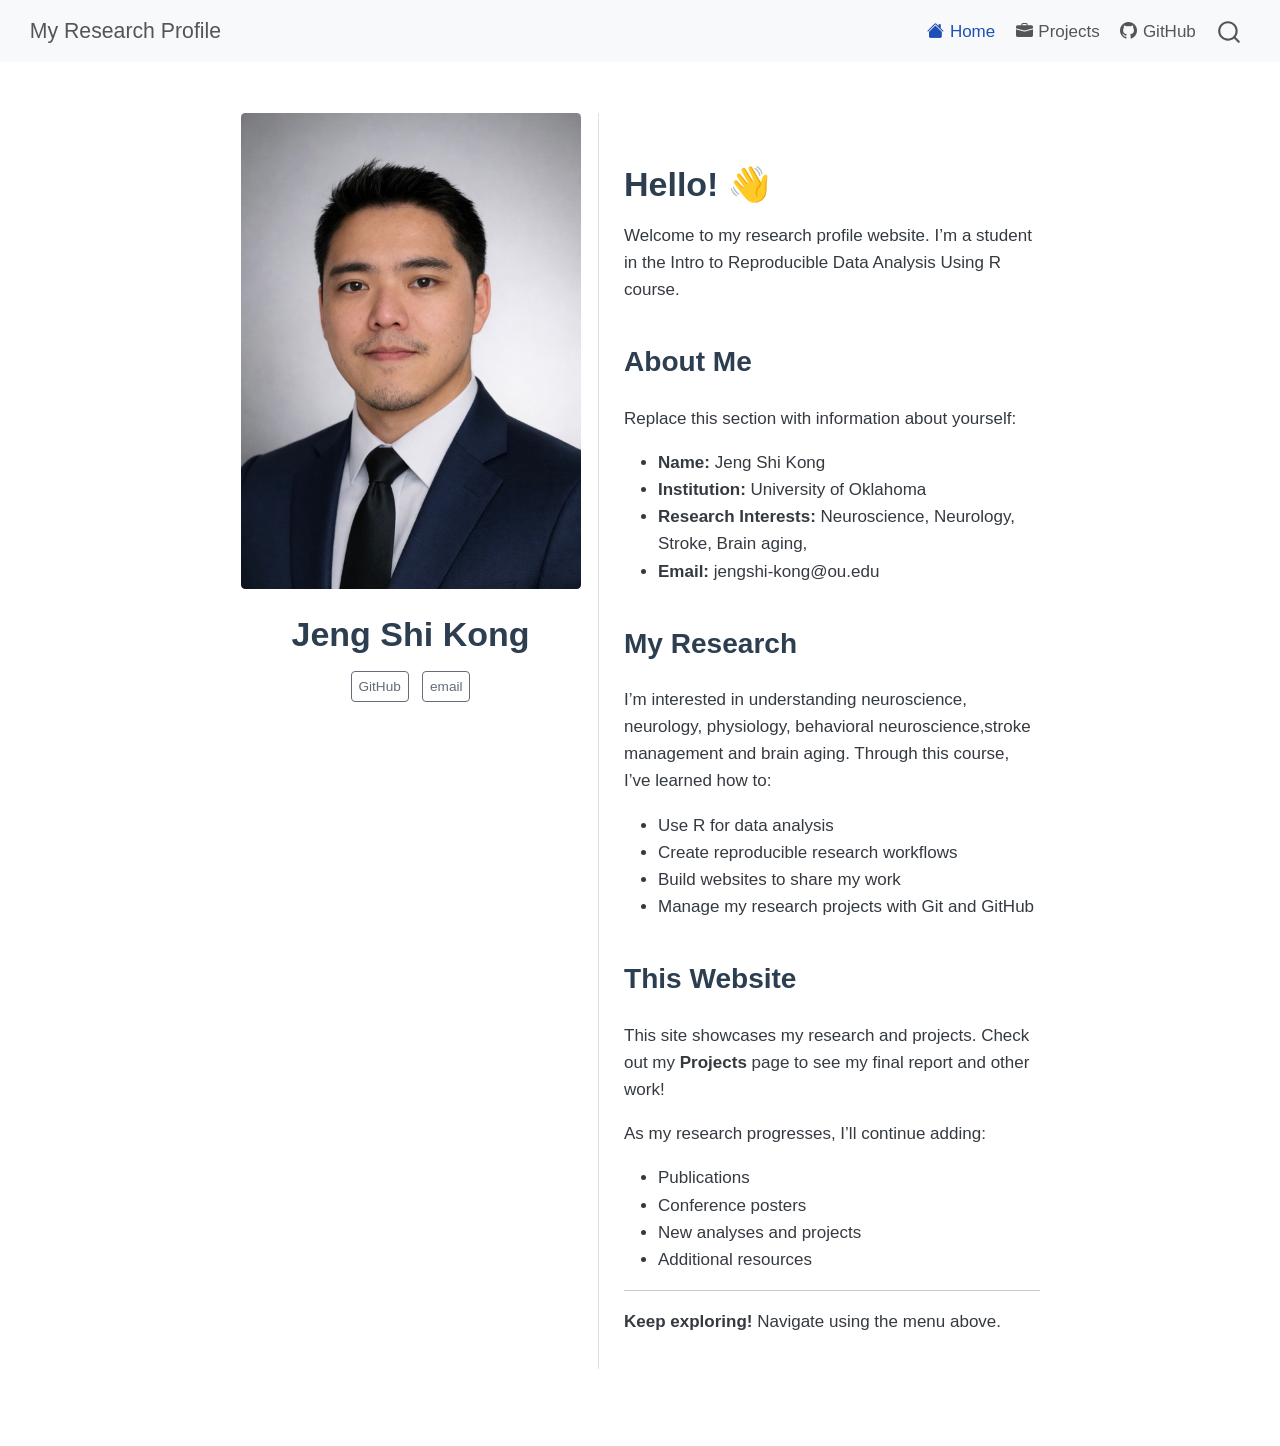
==== docs/index.html @ 6b172bc8 "test" ====
<!DOCTYPE html>
<html xmlns="http://www.w3.org/1999/xhtml" lang="en" xml:lang="en"><head>

<meta charset="utf-8">
<meta name="generator" content="quarto-1.9.38">

<meta name="viewport" content="width=device-width, initial-scale=1.0, user-scalable=yes">


<title>Jeng Shi Kong – My Research Profile</title>
<style>
/* Default styles provided by pandoc.
** See https://pandoc.org/MANUAL.html#variables-for-html for config info.
*/
code{white-space: pre-wrap;}
span.smallcaps{font-variant: small-caps;}
div.columns{display: flex; gap: min(4vw, 1.5em);}
div.column{flex: auto; overflow-x: auto;}
div.hanging-indent{margin-left: 1.5em; text-indent: -1.5em;}
ul.task-list{list-style: none;}
ul.task-list li input[type="checkbox"] {
  width: 0.8em;
  margin: 0 0.8em 0.2em -1em; /* quarto-specific, see https://github.com/quarto-dev/quarto-cli/issues/4556 */ 
  vertical-align: middle;
}
</style>


<script src="site_libs/quarto-nav/quarto-nav.js"></script>
<script src="site_libs/quarto-nav/headroom.min.js"></script>
<script src="site_libs/clipboard/clipboard.min.js"></script>
<script src="site_libs/quarto-search/autocomplete.umd.js"></script>
<script src="site_libs/quarto-search/fuse.min.js"></script>
<script src="site_libs/quarto-search/quarto-search.js"></script>
<meta name="quarto:offset" content="./">
<script src="site_libs/quarto-html/quarto.js" type="module"></script>
<script src="site_libs/quarto-html/tabsets/tabsets.js" type="module"></script>
<script src="site_libs/quarto-html/popper.min.js"></script>
<script src="site_libs/quarto-html/tippy.umd.min.js"></script>
<link href="site_libs/quarto-html/tippy.css" rel="stylesheet">
<link href="site_libs/quarto-html/quarto-syntax-highlighting-15634bcf2e68342d4ad2dfa704d543f6.css" rel="stylesheet" id="quarto-text-highlighting-styles">
<script src="site_libs/bootstrap/bootstrap.min.js"></script>
<link href="site_libs/bootstrap/bootstrap-icons.css" rel="stylesheet">
<link href="site_libs/bootstrap/bootstrap-bda65858d638fb4c085804bc14c4d351.min.css" rel="stylesheet" append-hash="true" id="quarto-bootstrap" data-mode="light">
<script id="quarto-search-options" type="application/json">{
  "location": "navbar",
  "copy-button": false,
  "collapse-after": 3,
  "panel-placement": "end",
  "type": "overlay",
  "limit": 50,
  "keyboard-shortcut": [
    "f",
    "/",
    "s"
  ],
  "show-item-context": false,
  "language": {
    "search-no-results-text": "No results",
    "search-matching-documents-text": "matching documents",
    "search-copy-link-title": "Copy link to search",
    "search-hide-matches-text": "Hide additional matches",
    "search-more-match-text": "more match in this document",
    "search-more-matches-text": "more matches in this document",
    "search-clear-button-title": "Clear",
    "search-text-placeholder": "",
    "search-detached-cancel-button-title": "Cancel",
    "search-submit-button-title": "Submit",
    "search-label": "Search"
  }
}</script>


<link rel="stylesheet" href="styles.css">
</head>

<body class="nav-fixed fullcontent quarto-light">

<div id="quarto-search-results"></div>
  <header id="quarto-header" class="headroom fixed-top">
    <nav class="navbar navbar-expand-lg " data-bs-theme="dark">
      <div class="navbar-container container-fluid">
      <div class="navbar-brand-container mx-auto">
    <a class="navbar-brand" href="./index.html">
    <span class="navbar-title">My Research Profile</span>
    </a>
  </div>
            <div id="quarto-search" class="" title="Search"></div>
          <button class="navbar-toggler" type="button" data-bs-toggle="collapse" data-bs-target="#navbarCollapse" aria-controls="navbarCollapse" role="menu" aria-expanded="false" aria-label="Toggle navigation" onclick="if (window.quartoToggleHeadroom) { window.quartoToggleHeadroom(); }">
  <span class="navbar-toggler-icon"></span>
</button>
          <div class="collapse navbar-collapse" id="navbarCollapse">
            <ul class="navbar-nav navbar-nav-scroll ms-auto">
  <li class="nav-item">
    <a class="nav-link active" href="./index.html" aria-current="page"> <i class="bi bi-house-fill" role="img">
</i> 
<span class="menu-text">Home</span></a>
  </li>  
  <li class="nav-item">
    <a class="nav-link" href="./projects.html"> <i class="bi bi-briefcase-fill" role="img">
</i> 
<span class="menu-text">Projects</span></a>
  </li>  
  <li class="nav-item">
    <a class="nav-link" href="https://github.com"> <i class="bi bi-github" role="img">
</i> 
<span class="menu-text">GitHub</span></a>
  </li>  
</ul>
          </div> <!-- /navcollapse -->
            <div class="quarto-navbar-tools">
</div>
      </div> <!-- /container-fluid -->
    </nav>
</header>
<!-- content -->
<div id="quarto-content" class="quarto-container page-columns page-rows-contents page-layout-article page-navbar">
<!-- sidebar -->
<!-- margin-sidebar -->
    
<!-- main -->
<div class="quarto-about-trestles">
  <div class="about-entity">
    <img src="image.jpeg" class="about-image
  rounded " style="width: 20em;">
<header id="title-block-header" class="quarto-title-block default">
<div class="quarto-title">
<h1 class="title">Jeng Shi Kong</h1>
</div>
<div class="quarto-title-meta">
  </div>
</header>
    <div class="about-links">
  <a href="https://github.com/JS-Kong1121/jengshikong.github.io" class="about-link" rel="" target="">
     <span class="about-link-text">GitHub</span>
  </a>
  <a href="/jengshi-kong@ou.edu" class="about-link" rel="" target="">
     <span class="about-link-text">email</span>
  </a>
</div>
  </div>
  <div class="about-contents"><main class="content" id="quarto-document-content">
<section id="hello" class="level1 columnpage">
<h1>Hello! 👋</h1>
<p>Welcome to my research profile website. I’m a student in the Intro to Reproducible Data Analysis Using R course.</p>
<section id="about-me" class="level2">
<h2 data-anchor-id="about-me">About Me</h2>
<p>Replace this section with information about yourself:</p>
<ul>
<li><strong>Name:</strong> Jeng Shi Kong</li>
<li><strong>Institution:</strong> University of Oklahoma</li>
<li><strong>Research Interests:</strong> Neuroscience, Neurology, Stroke, Brain aging,</li>
<li><strong>Email:</strong> jengshi-kong@ou.edu</li>
</ul>
</section>
<section id="my-research" class="level2">
<h2 data-anchor-id="my-research">My Research</h2>
<p>I’m interested in understanding neuroscience, neurology, physiology, behavioral neuroscience,stroke management and brain aging. Through this course, I’ve learned how to:</p>
<ul>
<li>Use R for data analysis</li>
<li>Create reproducible research workflows</li>
<li>Build websites to share my work</li>
<li>Manage my research projects with Git and GitHub</li>
</ul>
</section>
<section id="this-website" class="level2">
<h2 data-anchor-id="this-website">This Website</h2>
<p>This site showcases my research and projects. Check out my <strong>Projects</strong> page to see my final report and other work!</p>
<p>As my research progresses, I’ll continue adding:</p>
<ul>
<li>Publications</li>
<li>Conference posters</li>
<li>New analyses and projects</li>
<li>Additional resources</li>
</ul>
<hr>
<p><strong>Keep exploring!</strong> Navigate using the menu above.</p>
</section>
</section>


</main></div>
</div>
 <!-- /main -->
<script id="quarto-html-after-body" type="application/javascript">
  window.document.addEventListener("DOMContentLoaded", function (event) {
    const isCodeAnnotation = (el) => {
      for (const clz of el.classList) {
        if (clz.startsWith('code-annotation-')) {                     
          return true;
        }
      }
      return false;
    }
    const onCopySuccess = function(e) {
      // button target
      const button = e.trigger;
      // don't keep focus
      button.blur();
      // flash "checked"
      button.classList.add('code-copy-button-checked');
      var currentTitle = button.getAttribute("title");
      button.setAttribute("title", "Copied!");
      let tooltip;
      if (window.bootstrap) {
        button.setAttribute("data-bs-toggle", "tooltip");
        button.setAttribute("data-bs-placement", "left");
        button.setAttribute("data-bs-title", "Copied!");
        tooltip = new bootstrap.Tooltip(button, 
          { trigger: "manual", 
            customClass: "code-copy-button-tooltip",
            offset: [0, -8]});
        tooltip.show();    
      }
      setTimeout(function() {
        if (tooltip) {
          tooltip.hide();
          button.removeAttribute("data-bs-title");
          button.removeAttribute("data-bs-toggle");
          button.removeAttribute("data-bs-placement");
        }
        button.setAttribute("title", currentTitle);
        button.classList.remove('code-copy-button-checked');
      }, 1000);
      // clear code selection
      e.clearSelection();
    }
    const getTextToCopy = function(trigger) {
      const outerScaffold = trigger.parentElement.cloneNode(true);
      const codeEl = outerScaffold.querySelector('code');
      for (const childEl of codeEl.children) {
        if (isCodeAnnotation(childEl)) {
          childEl.remove();
        }
      }
      return codeEl.innerText;
    }
    const clipboard = new window.ClipboardJS('.code-copy-button:not([data-in-quarto-modal])', {
      text: getTextToCopy
    });
    clipboard.on('success', onCopySuccess);
    if (window.document.getElementById('quarto-embedded-source-code-modal')) {
      const clipboardModal = new window.ClipboardJS('.code-copy-button[data-in-quarto-modal]', {
        text: getTextToCopy,
        container: window.document.getElementById('quarto-embedded-source-code-modal')
      });
      clipboardModal.on('success', onCopySuccess);
    }
      var localhostRegex = new RegExp(/^(?:http|https):\/\/localhost\:?[0-9]*\//);
      var mailtoRegex = new RegExp(/^mailto:/);
        var filterRegex = new RegExp('/' + window.location.host + '/');
      var isInternal = (href) => {
          return filterRegex.test(href) || localhostRegex.test(href) || mailtoRegex.test(href);
      }
      // Inspect non-navigation links and adorn them if external
     var links = window.document.querySelectorAll('a[href]:not(.nav-link):not(.navbar-brand):not(.toc-action):not(.sidebar-link):not(.sidebar-item-toggle):not(.pagination-link):not(.no-external):not([aria-hidden]):not(.dropdown-item):not(.quarto-navigation-tool):not(.about-link)');
      for (var i=0; i<links.length; i++) {
        const link = links[i];
        if (!isInternal(link.href)) {
          // undo the damage that might have been done by quarto-nav.js in the case of
          // links that we want to consider external
          if (link.dataset.originalHref !== undefined) {
            link.href = link.dataset.originalHref;
          }
        }
      }
    function tippyHover(el, contentFn, onTriggerFn, onUntriggerFn) {
      const config = {
        allowHTML: true,
        maxWidth: 500,
        delay: 100,
        arrow: false,
        appendTo: function(el) {
            return el.parentElement;
        },
        interactive: true,
        interactiveBorder: 10,
        theme: 'quarto',
        placement: 'bottom-start',
      };
      if (contentFn) {
        config.content = contentFn;
      }
      if (onTriggerFn) {
        config.onTrigger = onTriggerFn;
      }
      if (onUntriggerFn) {
        config.onUntrigger = onUntriggerFn;
      }
      window.tippy(el, config); 
    }
    const noterefs = window.document.querySelectorAll('a[role="doc-noteref"]');
    for (var i=0; i<noterefs.length; i++) {
      const ref = noterefs[i];
      tippyHover(ref, function() {
        // use id or data attribute instead here
        let href = ref.getAttribute('data-footnote-href') || ref.getAttribute('href');
        try { href = new URL(href).hash; } catch {}
        const id = href.replace(/^#\/?/, "");
        const note = window.document.getElementById(id);
        if (note) {
          return note.innerHTML;
        } else {
          return "";
        }
      });
    }
    const xrefs = window.document.querySelectorAll('a.quarto-xref');
    const processXRef = (id, note) => {
      // Strip column container classes
      const stripColumnClz = (el) => {
        el.classList.remove("page-full", "page-columns");
        if (el.children) {
          for (const child of el.children) {
            stripColumnClz(child);
          }
        }
      }
      stripColumnClz(note)
      if (id === null || id.startsWith('sec-')) {
        // Special case sections, only their first couple elements
        const container = document.createElement("div");
        if (note.children && note.children.length > 2) {
          container.appendChild(note.children[0].cloneNode(true));
          for (let i = 1; i < note.children.length; i++) {
            const child = note.children[i];
            if (child.tagName === "P" && child.innerText === "") {
              continue;
            } else {
              container.appendChild(child.cloneNode(true));
              break;
            }
          }
          if (window.Quarto?.typesetMath) {
            window.Quarto.typesetMath(container);
          }
          return container.innerHTML
        } else {
          if (window.Quarto?.typesetMath) {
            window.Quarto.typesetMath(note);
          }
          return note.innerHTML;
        }
      } else {
        // Remove any anchor links if they are present
        const anchorLink = note.querySelector('a.anchorjs-link');
        if (anchorLink) {
          anchorLink.remove();
        }
        if (window.Quarto?.typesetMath) {
          window.Quarto.typesetMath(note);
        }
        if (note.classList.contains("callout")) {
          return note.outerHTML;
        } else {
          return note.innerHTML;
        }
      }
    }
    for (var i=0; i<xrefs.length; i++) {
      const xref = xrefs[i];
      tippyHover(xref, undefined, function(instance) {
        instance.disable();
        let url = xref.getAttribute('href');
        let hash = undefined; 
        if (url.startsWith('#')) {
          hash = url;
        } else {
          try { hash = new URL(url).hash; } catch {}
        }
        if (hash) {
          const id = hash.replace(/^#\/?/, "");
          const note = window.document.getElementById(id);
          if (note !== null) {
            try {
              const html = processXRef(id, note.cloneNode(true));
              instance.setContent(html);
            } finally {
              instance.enable();
              instance.show();
            }
          } else {
            // See if we can fetch this
            fetch(url.split('#')[0])
            .then(res => res.text())
            .then(html => {
              const parser = new DOMParser();
              const htmlDoc = parser.parseFromString(html, "text/html");
              const note = htmlDoc.getElementById(id);
              if (note !== null) {
                const html = processXRef(id, note);
                instance.setContent(html);
              } 
            }).finally(() => {
              instance.enable();
              instance.show();
            });
          }
        } else {
          // See if we can fetch a full url (with no hash to target)
          // This is a special case and we should probably do some content thinning / targeting
          fetch(url)
          .then(res => res.text())
          .then(html => {
            const parser = new DOMParser();
            const htmlDoc = parser.parseFromString(html, "text/html");
            const note = htmlDoc.querySelector('main.content');
            if (note !== null) {
              // This should only happen for chapter cross references
              // (since there is no id in the URL)
              // remove the first header
              if (note.children.length > 0 && note.children[0].tagName === "HEADER") {
                note.children[0].remove();
              }
              const html = processXRef(null, note);
              instance.setContent(html);
            } 
          }).finally(() => {
            instance.enable();
            instance.show();
          });
        }
      }, function(instance) {
      });
    }
        let selectedAnnoteEl;
        const selectorForAnnotation = ( cell, annotation) => {
          let cellAttr = 'data-code-cell="' + cell + '"';
          let lineAttr = 'data-code-annotation="' +  annotation + '"';
          const selector = 'span[' + cellAttr + '][' + lineAttr + ']';
          return selector;
        }
        const selectCodeLines = (annoteEl) => {
          const doc = window.document;
          const targetCell = annoteEl.getAttribute("data-target-cell");
          const targetAnnotation = annoteEl.getAttribute("data-target-annotation");
          const annoteSpan = window.document.querySelector(selectorForAnnotation(targetCell, targetAnnotation));
          const lines = annoteSpan.getAttribute("data-code-lines").split(",");
          const lineIds = lines.map((line) => {
            return targetCell + "-" + line;
          })
          let top = null;
          let height = null;
          let parent = null;
          if (lineIds.length > 0) {
              //compute the position of the single el (top and bottom and make a div)
              const el = window.document.getElementById(lineIds[0]);
              top = el.offsetTop;
              height = el.offsetHeight;
              parent = el.parentElement.parentElement;
            if (lineIds.length > 1) {
              const lastEl = window.document.getElementById(lineIds[lineIds.length - 1]);
              const bottom = lastEl.offsetTop + lastEl.offsetHeight;
              height = bottom - top;
            }
            if (top !== null && height !== null && parent !== null) {
              // cook up a div (if necessary) and position it 
              let div = window.document.getElementById("code-annotation-line-highlight");
              if (div === null) {
                div = window.document.createElement("div");
                div.setAttribute("id", "code-annotation-line-highlight");
                div.style.position = 'absolute';
                parent.appendChild(div);
              }
              div.style.top = top - 2 + "px";
              div.style.height = height + 4 + "px";
              div.style.left = 0;
              let gutterDiv = window.document.getElementById("code-annotation-line-highlight-gutter");
              if (gutterDiv === null) {
                gutterDiv = window.document.createElement("div");
                gutterDiv.setAttribute("id", "code-annotation-line-highlight-gutter");
                gutterDiv.style.position = 'absolute';
                const codeCell = window.document.getElementById(targetCell);
                const gutter = codeCell.querySelector('.code-annotation-gutter');
                gutter.appendChild(gutterDiv);
              }
              gutterDiv.style.top = top - 2 + "px";
              gutterDiv.style.height = height + 4 + "px";
            }
            selectedAnnoteEl = annoteEl;
          }
        };
        const unselectCodeLines = () => {
          const elementsIds = ["code-annotation-line-highlight", "code-annotation-line-highlight-gutter"];
          elementsIds.forEach((elId) => {
            const div = window.document.getElementById(elId);
            if (div) {
              div.remove();
            }
          });
          selectedAnnoteEl = undefined;
        };
          // Handle positioning of the toggle
      window.addEventListener(
        "resize",
        throttle(() => {
          elRect = undefined;
          if (selectedAnnoteEl) {
            selectCodeLines(selectedAnnoteEl);
          }
        }, 10)
      );
      function throttle(fn, ms) {
      let throttle = false;
      let timer;
        return (...args) => {
          if(!throttle) { // first call gets through
              fn.apply(this, args);
              throttle = true;
          } else { // all the others get throttled
              if(timer) clearTimeout(timer); // cancel #2
              timer = setTimeout(() => {
                fn.apply(this, args);
                timer = throttle = false;
              }, ms);
          }
        };
      }
        // Attach click handler to the DT
        const annoteDls = window.document.querySelectorAll('dt[data-target-cell]');
        for (const annoteDlNode of annoteDls) {
          annoteDlNode.addEventListener('click', (event) => {
            const clickedEl = event.target;
            if (clickedEl !== selectedAnnoteEl) {
              unselectCodeLines();
              const activeEl = window.document.querySelector('dt[data-target-cell].code-annotation-active');
              if (activeEl) {
                activeEl.classList.remove('code-annotation-active');
              }
              selectCodeLines(clickedEl);
              clickedEl.classList.add('code-annotation-active');
            } else {
              // Unselect the line
              unselectCodeLines();
              clickedEl.classList.remove('code-annotation-active');
            }
          });
        }
    const findCites = (el) => {
      const parentEl = el.parentElement;
      if (parentEl) {
        const cites = parentEl.dataset.cites;
        if (cites) {
          return {
            el,
            cites: cites.split(' ')
          };
        } else {
          return findCites(el.parentElement)
        }
      } else {
        return undefined;
      }
    };
    var bibliorefs = window.document.querySelectorAll('a[role="doc-biblioref"]');
    for (var i=0; i<bibliorefs.length; i++) {
      const ref = bibliorefs[i];
      const citeInfo = findCites(ref);
      if (citeInfo) {
        tippyHover(citeInfo.el, function() {
          var popup = window.document.createElement('div');
          citeInfo.cites.forEach(function(cite) {
            var citeDiv = window.document.createElement('div');
            citeDiv.classList.add('hanging-indent');
            citeDiv.classList.add('csl-entry');
            var biblioDiv = window.document.getElementById('ref-' + cite);
            if (biblioDiv) {
              citeDiv.innerHTML = biblioDiv.innerHTML;
            }
            popup.appendChild(citeDiv);
          });
          return popup.innerHTML;
        });
      }
    }
  });
  </script>
</div> <!-- /content -->




</body></html>
---- docs/site_libs/quarto-html/tippy.css ----
.tippy-box[data-animation=fade][data-state=hidden]{opacity:0}[data-tippy-root]{max-width:calc(100vw - 10px)}.tippy-box{position:relative;background-color:#333;color:#fff;border-radius:4px;font-size:14px;line-height:1.4;white-space:normal;outline:0;transition-property:transform,visibility,opacity}.tippy-box[data-placement^=top]>.tippy-arrow{bottom:0}.tippy-box[data-placement^=top]>.tippy-arrow:before{bottom:-7px;left:0;border-width:8px 8px 0;border-top-color:initial;transform-origin:center top}.tippy-box[data-placement^=bottom]>.tippy-arrow{top:0}.tippy-box[data-placement^=bottom]>.tippy-arrow:before{top:-7px;left:0;border-width:0 8px 8px;border-bottom-color:initial;transform-origin:center bottom}.tippy-box[data-placement^=left]>.tippy-arrow{right:0}.tippy-box[data-placement^=left]>.tippy-arrow:before{border-width:8px 0 8px 8px;border-left-color:initial;right:-7px;transform-origin:center left}.tippy-box[data-placement^=right]>.tippy-arrow{left:0}.tippy-box[data-placement^=right]>.tippy-arrow:before{left:-7px;border-width:8px 8px 8px 0;border-right-color:initial;transform-origin:center right}.tippy-box[data-inertia][data-state=visible]{transition-timing-function:cubic-bezier(.54,1.5,.38,1.11)}.tippy-arrow{width:16px;height:16px;color:#333}.tippy-arrow:before{content:"";position:absolute;border-color:transparent;border-style:solid}.tippy-content{position:relative;padding:5px 9px;z-index:1}
---- docs/site_libs/quarto-html/quarto-syntax-highlighting-15634bcf2e68342d4ad2dfa704d543f6.css ----
/* quarto syntax highlight colors */
:root {
  --quarto-hl-ot-color: #003B4F;
  --quarto-hl-at-color: #657422;
  --quarto-hl-ss-color: #20794D;
  --quarto-hl-an-color: #5E5E5E;
  --quarto-hl-fu-color: #4758AB;
  --quarto-hl-st-color: #20794D;
  --quarto-hl-cf-color: #003B4F;
  --quarto-hl-op-color: #5E5E5E;
  --quarto-hl-er-color: #AD0000;
  --quarto-hl-bn-color: #AD0000;
  --quarto-hl-al-color: #AD0000;
  --quarto-hl-va-color: #111111;
  --quarto-hl-bu-color: inherit;
  --quarto-hl-ex-color: inherit;
  --quarto-hl-pp-color: #AD0000;
  --quarto-hl-in-color: #5E5E5E;
  --quarto-hl-vs-color: #20794D;
  --quarto-hl-wa-color: #5E5E5E;
  --quarto-hl-do-color: #5E5E5E;
  --quarto-hl-im-color: #00769E;
  --quarto-hl-ch-color: #20794D;
  --quarto-hl-dt-color: #AD0000;
  --quarto-hl-fl-color: #AD0000;
  --quarto-hl-co-color: #5E5E5E;
  --quarto-hl-cv-color: #5E5E5E;
  --quarto-hl-cn-color: #8f5902;
  --quarto-hl-sc-color: #5E5E5E;
  --quarto-hl-dv-color: #AD0000;
  --quarto-hl-kw-color: #003B4F;
}

/* other quarto variables */
:root {
  --quarto-font-monospace: SFMono-Regular, Menlo, Monaco, Consolas, "Liberation Mono", "Courier New", monospace;
}

/* syntax highlight based on Pandoc's rules */
pre > code.sourceCode > span {
  color: #003B4F;
}

code.sourceCode > span {
  color: #003B4F;
}

div.sourceCode,
div.sourceCode pre.sourceCode {
  color: #003B4F;
}

/* Normal */
code span {
  color: #003B4F;
}

/* Alert */
code span.al {
  color: #AD0000;
  font-style: inherit;
}

/* Annotation */
code span.an {
  color: #5E5E5E;
  font-style: inherit;
}

/* Attribute */
code span.at {
  color: #657422;
  font-style: inherit;
}

/* BaseN */
code span.bn {
  color: #AD0000;
  font-style: inherit;
}

/* BuiltIn */
code span.bu {
  font-style: inherit;
}

/* ControlFlow */
code span.cf {
  color: #003B4F;
  font-weight: bold;
  font-style: inherit;
}

/* Char */
code span.ch {
  color: #20794D;
  font-style: inherit;
}

/* Constant */
code span.cn {
  color: #8f5902;
  font-style: inherit;
}

/* Comment */
code span.co {
  color: #5E5E5E;
  font-style: inherit;
}

/* CommentVar */
code span.cv {
  color: #5E5E5E;
  font-style: italic;
}

/* Documentation */
code span.do {
  color: #5E5E5E;
  font-style: italic;
}

/* DataType */
code span.dt {
  color: #AD0000;
  font-style: inherit;
}

/* DecVal */
code span.dv {
  color: #AD0000;
  font-style: inherit;
}

/* Error */
code span.er {
  color: #AD0000;
  font-style: inherit;
}

/* Extension */
code span.ex {
  font-style: inherit;
}

/* Float */
code span.fl {
  color: #AD0000;
  font-style: inherit;
}

/* Function */
code span.fu {
  color: #4758AB;
  font-style: inherit;
}

/* Import */
code span.im {
  color: #00769E;
  font-style: inherit;
}

/* Information */
code span.in {
  color: #5E5E5E;
  font-style: inherit;
}

/* Keyword */
code span.kw {
  color: #003B4F;
  font-weight: bold;
  font-style: inherit;
}

/* Operator */
code span.op {
  color: #5E5E5E;
  font-style: inherit;
}

/* Other */
code span.ot {
  color: #003B4F;
  font-style: inherit;
}

/* Preprocessor */
code span.pp {
  color: #AD0000;
  font-style: inherit;
}

/* SpecialChar */
code span.sc {
  color: #5E5E5E;
  font-style: inherit;
}

/* SpecialString */
code span.ss {
  color: #20794D;
  font-style: inherit;
}

/* String */
code span.st {
  color: #20794D;
  font-style: inherit;
}

/* Variable */
code span.va {
  color: #111111;
  font-style: inherit;
}

/* VerbatimString */
code span.vs {
  color: #20794D;
  font-style: inherit;
}

/* Warning */
code span.wa {
  color: #5E5E5E;
  font-style: italic;
}

.prevent-inlining {
  content: "</";
}

/*# sourceMappingURL=f23921c56f73e400b49028c9186a1aa0.css.map */
---- docs/styles.css ----
/* Custom styles for student research profile */

/* Main content styling */
body {
  font-family: 'Segoe UI', Tahoma, Geneva, Verdana, sans-serif;
  line-height: 1.6;
}

/* Headings */
h1, h2, h3 {
  color: #2c3e50;
  margin-top: 1.5em;
}

/* Links */
a {
  color: #3498db;
  text-decoration: none;
}

a:hover {
  text-decoration: underline;
  color: #2980b9;
}

/* Code blocks */
code {
  background-color: #f4f4f4;
  padding: 0.2em 0.4em;
  border-radius: 3px;
}

pre {
  background-color: #f4f4f4;
  padding: 1em;
  border-radius: 5px;
  overflow-x: auto;
}

/* Tables */
table {
  border-collapse: collapse;
  width: 100%;
  margin: 1em 0;
}

table th,
table td {
  border: 1px solid #ddd;
  padding: 0.75em;
  text-align: left;
}

table th {
  background-color: #ecf0f1;
  font-weight: bold;
}

table tr:hover {
  background-color: #f9f9f9;
}

/* Blockquotes */
blockquote {
  border-left: 4px solid #3498db;
  padding-left: 1em;
  color: #666;
  font-style: italic;
  margin: 1em 0;
}
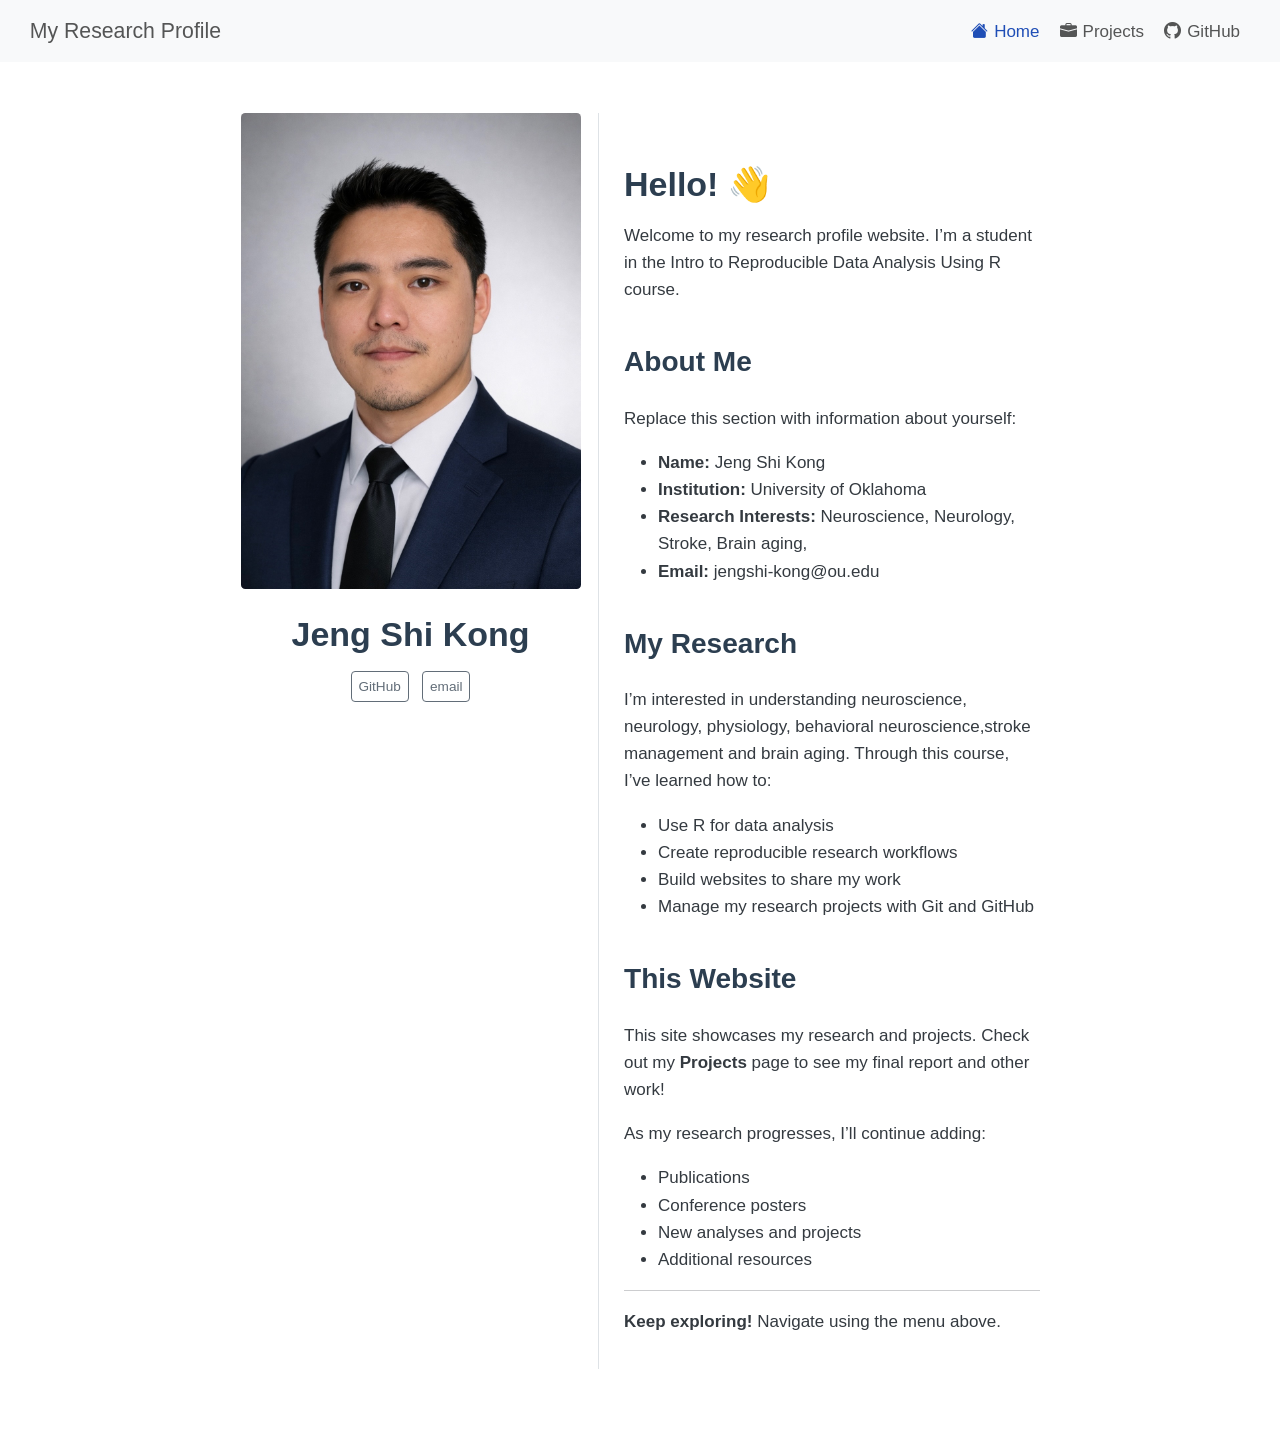
==== commit 6bd3be0f: "hh" ====
--- a/docs/index.html
+++ b/docs/index.html
@@ -85,7 +85,6 @@
     <span class="navbar-title">My Research Profile</span>
     </a>
   </div>
-            <div id="quarto-search" class="" title="Search"></div>
           <button class="navbar-toggler" type="button" data-bs-toggle="collapse" data-bs-target="#navbarCollapse" aria-controls="navbarCollapse" role="menu" aria-expanded="false" aria-label="Toggle navigation" onclick="if (window.quartoToggleHeadroom) { window.quartoToggleHeadroom(); }">
   <span class="navbar-toggler-icon"></span>
 </button>
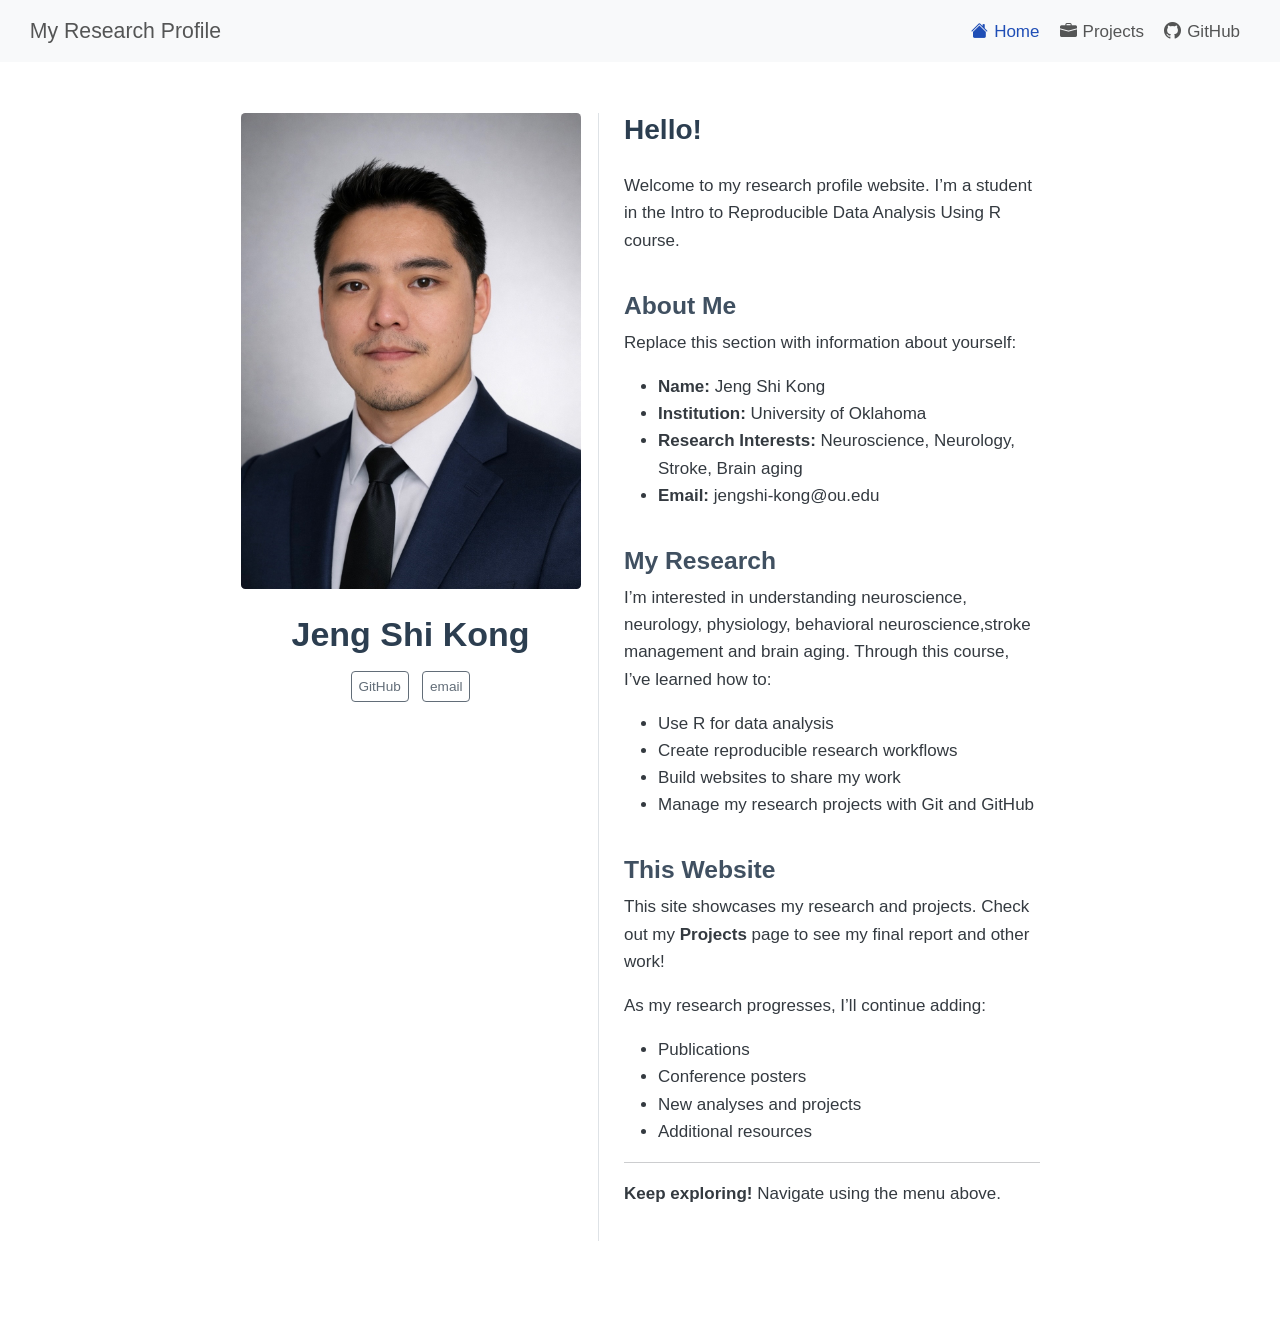
==== commit 84ec4cf5: "12:45" ====
--- a/docs/index.html
+++ b/docs/index.html
@@ -101,7 +101,7 @@
 <span class="menu-text">Projects</span></a>
   </li>  
   <li class="nav-item">
-    <a class="nav-link" href="https://github.com"> <i class="bi bi-github" role="img">
+    <a class="nav-link" href="https://github.com/JS-Kong1121/jengshikong.github.io"> <i class="bi bi-github" role="img">
 </i> 
 <span class="menu-text">GitHub</span></a>
   </li>  
@@ -133,27 +133,27 @@
   <a href="https://github.com/JS-Kong1121/jengshikong.github.io" class="about-link" rel="" target="">
      <span class="about-link-text">GitHub</span>
   </a>
-  <a href="/jengshi-kong@ou.edu" class="about-link" rel="" target="">
+  <a href="mailto:jengshi-kong@ou.edu" class="about-link" rel="" target="">
      <span class="about-link-text">email</span>
   </a>
 </div>
   </div>
   <div class="about-contents"><main class="content" id="quarto-document-content">
-<section id="hello" class="level1 columnpage">
-<h1>Hello! 👋</h1>
+<section id="hello" class="level2 columnpage">
+<h2 data-anchor-id="hello">Hello!</h2>
 <p>Welcome to my research profile website. I’m a student in the Intro to Reproducible Data Analysis Using R course.</p>
-<section id="about-me" class="level2">
-<h2 data-anchor-id="about-me">About Me</h2>
+<section id="about-me" class="level3">
+<h3 data-anchor-id="about-me">About Me</h3>
 <p>Replace this section with information about yourself:</p>
 <ul>
 <li><strong>Name:</strong> Jeng Shi Kong</li>
 <li><strong>Institution:</strong> University of Oklahoma</li>
-<li><strong>Research Interests:</strong> Neuroscience, Neurology, Stroke, Brain aging,</li>
+<li><strong>Research Interests:</strong> Neuroscience, Neurology, Stroke, Brain aging</li>
 <li><strong>Email:</strong> jengshi-kong@ou.edu</li>
 </ul>
 </section>
-<section id="my-research" class="level2">
-<h2 data-anchor-id="my-research">My Research</h2>
+<section id="my-research" class="level3">
+<h3 data-anchor-id="my-research">My Research</h3>
 <p>I’m interested in understanding neuroscience, neurology, physiology, behavioral neuroscience,stroke management and brain aging. Through this course, I’ve learned how to:</p>
 <ul>
 <li>Use R for data analysis</li>
@@ -162,8 +162,8 @@
 <li>Manage my research projects with Git and GitHub</li>
 </ul>
 </section>
-<section id="this-website" class="level2">
-<h2 data-anchor-id="this-website">This Website</h2>
+<section id="this-website" class="level3">
+<h3 data-anchor-id="this-website">This Website</h3>
 <p>This site showcases my research and projects. Check out my <strong>Projects</strong> page to see my final report and other work!</p>
 <p>As my research progresses, I’ll continue adding:</p>
 <ul>
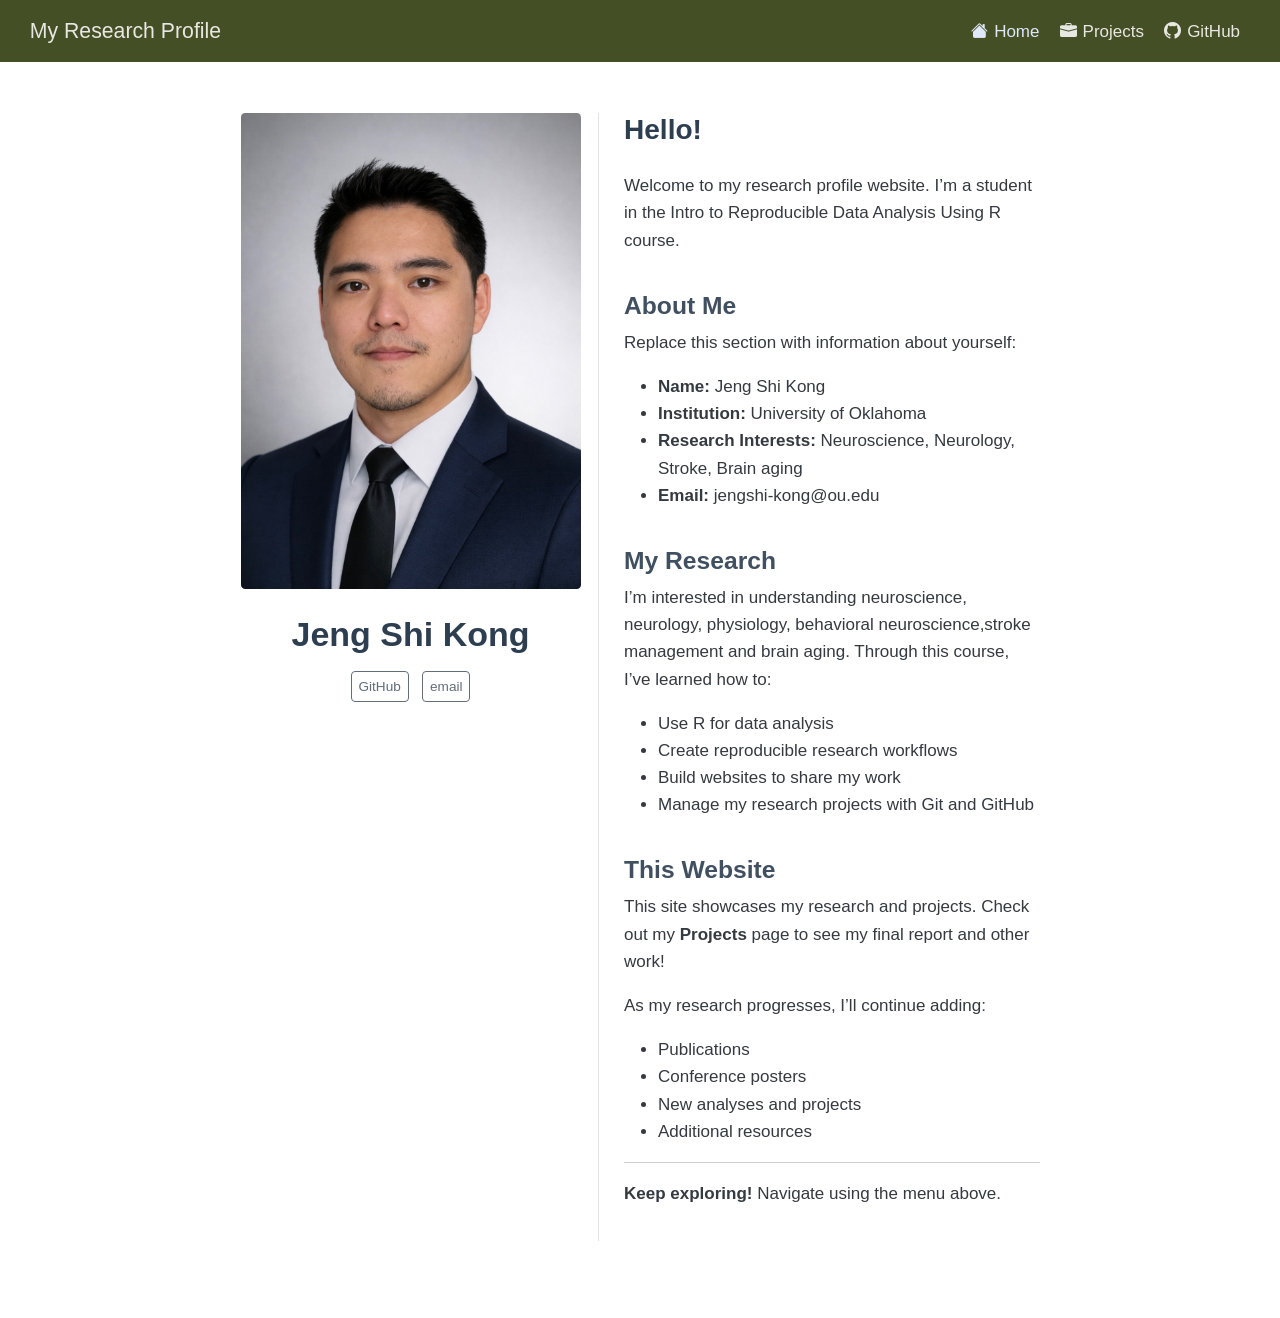
==== commit 56bb2046: "16:34" ====
--- a/docs/index.html
+++ b/docs/index.html
@@ -41,7 +41,7 @@
 <link href="site_libs/quarto-html/quarto-syntax-highlighting-15634bcf2e68342d4ad2dfa704d543f6.css" rel="stylesheet" id="quarto-text-highlighting-styles">
 <script src="site_libs/bootstrap/bootstrap.min.js"></script>
 <link href="site_libs/bootstrap/bootstrap-icons.css" rel="stylesheet">
-<link href="site_libs/bootstrap/bootstrap-bda65858d638fb4c085804bc14c4d351.min.css" rel="stylesheet" append-hash="true" id="quarto-bootstrap" data-mode="light">
+<link href="site_libs/bootstrap/bootstrap-c838024fea7a2f2e75b99d45b7e2cab6.min.css" rel="stylesheet" append-hash="true" id="quarto-bootstrap" data-mode="light">
 <script id="quarto-search-options" type="application/json">{
   "location": "navbar",
   "copy-button": false,
